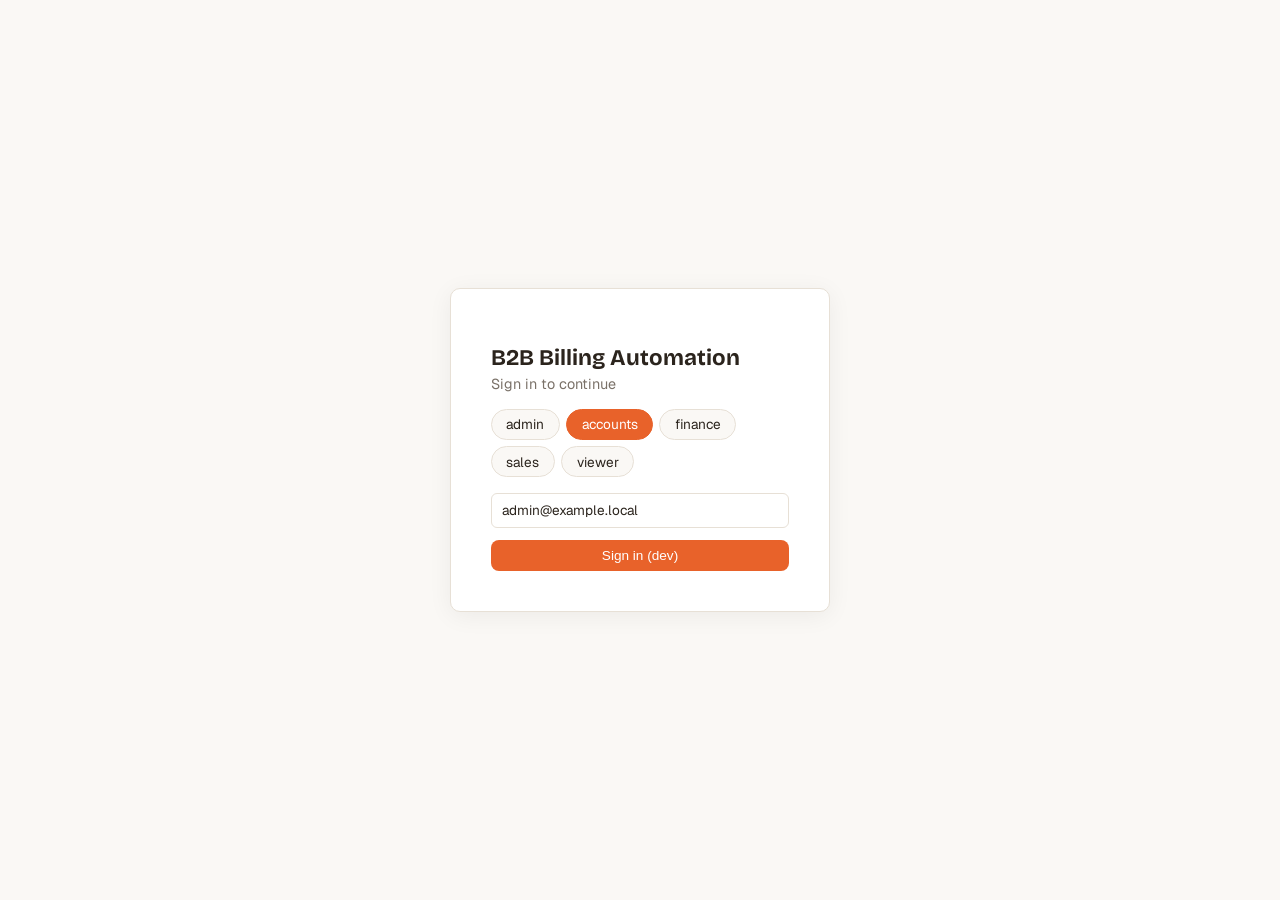
==== frontend/index.html @ d2a3d164 "Build B2B billing automation platform: engine, CSV parser, offline OCR extraction, API, and SPA fron" ====
<!doctype html>
<html lang="en">
<head>
  <meta charset="utf-8" />
  <meta name="viewport" content="width=device-width, initial-scale=1" />
  <title>B2B Billing Automation Platform</title>
  <link rel="preconnect" href="https://fonts.googleapis.com">
  <link href="https://fonts.googleapis.com/css2?family=Bricolage+Grotesque:wght@600;700&family=Geist:wght@400;500;600&family=Geist+Mono:wght@400;500&display=swap" rel="stylesheet">
  <link rel="stylesheet" href="https://cdnjs.cloudflare.com/ajax/libs/font-awesome/6.5.1/css/all.min.css">
  <link rel="stylesheet" href="css/styles.css" />
</head>
<body>
  <div id="login-screen"></div>
  <div id="app" style="display:none;">
    <aside id="sidebar"></aside>
    <div id="main">
      <div id="topbar"></div>
      <div id="content"></div>
    </div>
  </div>

  <script src="js/api.js"></script>
  <script src="js/app.js"></script>
</body>
</html>
---- frontend/css/styles.css ----
:root {
  --cream: #faf8f5;
  --orange: #e8622a;
  --orange-dark: #c94f1e;
  --teal: #1a8a7a;
  --ink: #2b241d;
  --muted: #7a7168;
  --border: #e7e0d6;
  --card: #ffffff;
  --danger: #c0392b;
  --warn: #d99a2b;
  --ok: #1a8a7a;
  --radius: 10px;
}

* { box-sizing: border-box; }

body {
  margin: 0;
  background: var(--cream);
  color: var(--ink);
  font-family: 'Geist', -apple-system, BlinkMacSystemFont, 'Segoe UI', sans-serif;
}

h1, h2, h3, .brand {
  font-family: 'Bricolage Grotesque', 'Geist', sans-serif;
}

code, .mono, .amount { font-family: 'Geist Mono', 'Courier New', monospace; }

#app { display: flex; min-height: 100vh; }

/* ---------- Login screen ---------- */
#login-screen {
  display: flex; align-items: center; justify-content: center; min-height: 100vh; width: 100%;
}
.login-card {
  background: var(--card); border: 1px solid var(--border); border-radius: var(--radius);
  padding: 2.5rem; width: 380px; box-shadow: 0 4px 24px rgba(0,0,0,0.06);
}
.login-card h1 { font-size: 1.4rem; margin-bottom: 0.25rem; }
.login-card p { color: var(--muted); font-size: 0.9rem; margin-top: 0; }
.role-pills { display: flex; flex-wrap: wrap; gap: 0.4rem; margin: 1rem 0; }
.pill {
  border: 1px solid var(--border); background: var(--cream); border-radius: 999px;
  padding: 0.35rem 0.9rem; cursor: pointer; font-size: 0.85rem;
}
.pill.active { background: var(--orange); color: white; border-color: var(--orange); }

/* ---------- Sidebar ---------- */
#sidebar {
  width: 220px; background: var(--card); border-right: 1px solid var(--border);
  display: flex; flex-direction: column; padding: 1.2rem 0.8rem; flex-shrink: 0;
}
#sidebar .brand { font-size: 1.15rem; font-weight: 700; padding: 0 0.6rem 1rem; color: var(--orange-dark); }
#sidebar nav { display: flex; flex-direction: column; gap: 0.15rem; flex: 1; }
#sidebar nav a {
  color: var(--ink); text-decoration: none; padding: 0.55rem 0.7rem; border-radius: 8px; font-size: 0.9rem;
  display: flex; align-items: center; gap: 0.6rem;
}
#sidebar nav a:hover { background: var(--cream); }
#sidebar nav a.active { background: var(--orange); color: white; }
#sidebar .user-box { border-top: 1px solid var(--border); padding-top: 0.8rem; font-size: 0.8rem; color: var(--muted); }

/* ---------- Main ---------- */
#main { flex: 1; display: flex; flex-direction: column; min-width: 0; }
#topbar {
  display: flex; align-items: center; justify-content: space-between; padding: 0.8rem 1.5rem;
  border-bottom: 1px solid var(--border); background: var(--card);
}
#topbar h2 { margin: 0; font-size: 1.1rem; }
#content { padding: 1.5rem; overflow: auto; flex: 1; }

.bell { position: relative; cursor: pointer; font-size: 1.1rem; }
.bell .count {
  position: absolute; top: -6px; right: -8px; background: var(--danger); color: white; border-radius: 999px;
  font-size: 0.65rem; padding: 1px 5px;
}

/* ---------- Cards / grid ---------- */
.stat-grid { display: grid; grid-template-columns: repeat(auto-fit, minmax(160px, 1fr)); gap: 1rem; margin-bottom: 1.5rem; }
.stat-card { background: var(--card); border: 1px solid var(--border); border-radius: var(--radius); padding: 1rem; }
.stat-card .value { font-size: 1.6rem; font-weight: 700; color: var(--orange-dark); }
.stat-card .label { color: var(--muted); font-size: 0.8rem; }

.card { background: var(--card); border: 1px solid var(--border); border-radius: var(--radius); padding: 1.2rem; margin-bottom: 1.2rem; }
.card h3 { margin-top: 0; }

.actions-row { display: flex; gap: 0.6rem; flex-wrap: wrap; margin-bottom: 1rem; }

/* ---------- Buttons ---------- */
button, .btn {
  background: var(--orange); color: white; border: none; border-radius: 8px; padding: 0.5rem 1rem;
  cursor: pointer; font-size: 0.85rem; text-decoration: none; display: inline-flex; align-items: center; gap: 0.4rem;
}
button:hover, .btn:hover { background: var(--orange-dark); }
button.secondary, .btn.secondary { background: var(--teal); }
button.secondary:hover { background: #146b5f; }
button.ghost, .btn.ghost { background: transparent; color: var(--ink); border: 1px solid var(--border); }
button.danger { background: var(--danger); }
button:disabled { opacity: 0.5; cursor: not-allowed; }

input, select, textarea {
  border: 1px solid var(--border); border-radius: 6px; padding: 0.45rem 0.6rem; font-size: 0.85rem;
  font-family: inherit; background: white; color: var(--ink);
}

/* ---------- Tables ---------- */
.table-wrap { overflow-x: auto; }
table { width: 100%; border-collapse: collapse; font-size: 0.85rem; }
th, td { text-align: left; padding: 0.55rem 0.7rem; border-bottom: 1px solid var(--border); white-space: nowrap; }
th { color: var(--muted); font-weight: 600; font-size: 0.75rem; text-transform: uppercase; }
tr:hover td { background: var(--cream); }

.badge { padding: 0.15rem 0.55rem; border-radius: 999px; font-size: 0.72rem; font-weight: 600; }
.badge.locked { background: #dff3ef; color: var(--teal); }
.badge.draft { background: #fdeee6; color: var(--orange-dark); }
.badge.none { background: #f0ede8; color: var(--muted); }
.badge.pushed { background: #dff3ef; color: var(--teal); }

.alert-bar { border-radius: var(--radius); padding: 0.8rem 1rem; margin-bottom: 1rem; font-size: 0.85rem; }
.alert-bar.danger { background: #fbe4e0; color: var(--danger); }
.alert-bar.warn { background: #fbf0dc; color: #93670f; }

.toast {
  position: fixed; bottom: 1.2rem; right: 1.2rem; background: var(--ink); color: white; padding: 0.7rem 1.1rem;
  border-radius: 8px; font-size: 0.85rem; z-index: 999; max-width: 360px;
}
.toast.error { background: var(--danger); }

.muted { color: var(--muted); }
.right { text-align: right; }
.flex-between { display: flex; justify-content: space-between; align-items: center; }
.rule-row { display: flex; gap: 0.4rem; flex-wrap: wrap; align-items: center; border: 1px solid var(--border); border-radius: 8px; padding: 0.5rem; margin-bottom: 0.5rem; }
.rule-row select, .rule-row input { width: auto; }
.confidence-low { color: var(--danger); font-weight: 600; }
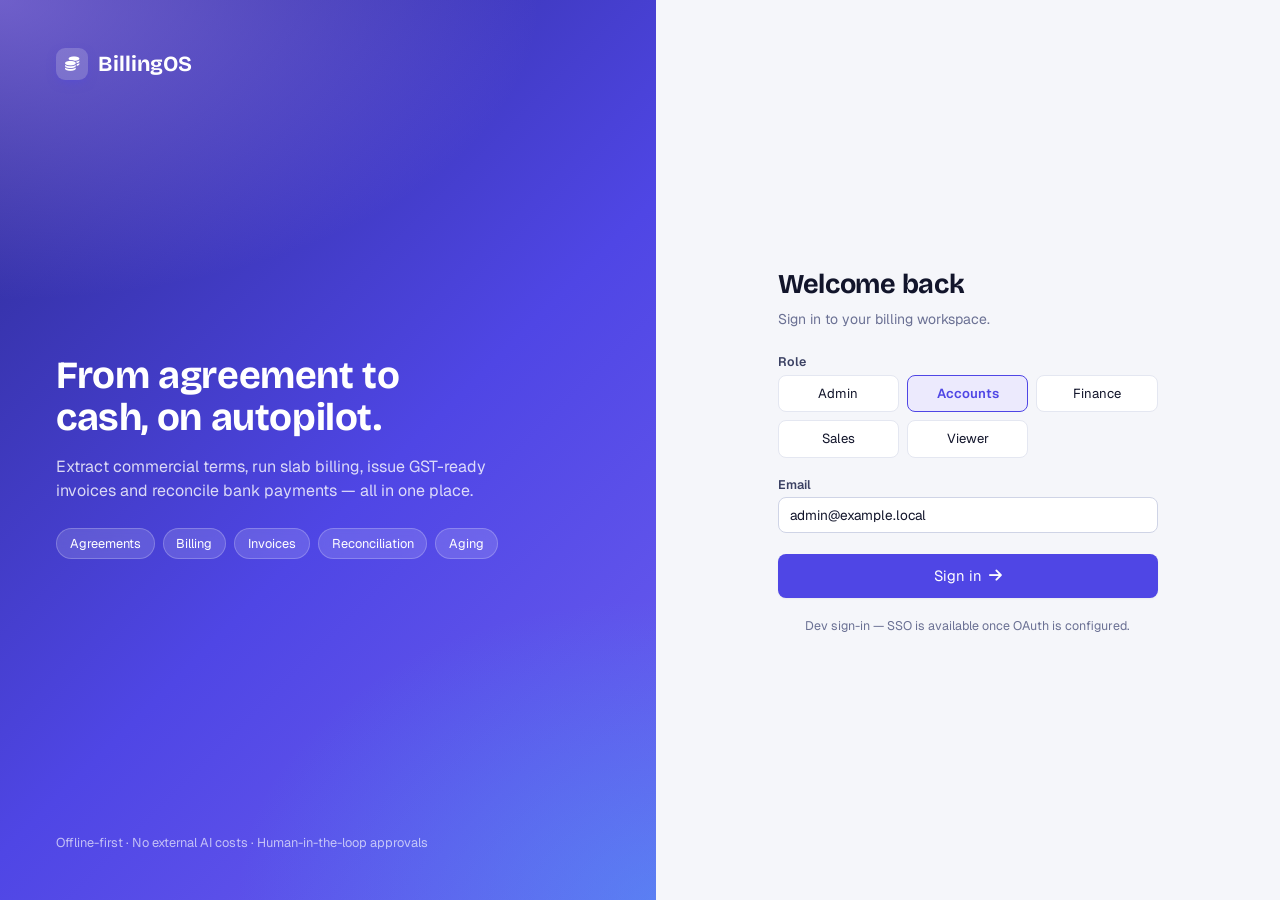
==== commit a8068b2f: "Redesign frontend UI/UX: new design system, grouped sidebar, split login, dark mode, responsive shel" ====
--- a/frontend/index.html
+++ b/frontend/index.html
@@ -3,14 +3,17 @@
 <head>
   <meta charset="utf-8" />
   <meta name="viewport" content="width=device-width, initial-scale=1" />
-  <title>B2B Billing Automation Platform</title>
+  <title>BillingOS — B2B Billing Automation</title>
   <link rel="preconnect" href="https://fonts.googleapis.com">
   <link href="https://fonts.googleapis.com/css2?family=Bricolage+Grotesque:wght@600;700&family=Geist:wght@400;500;600&family=Geist+Mono:wght@400;500&display=swap" rel="stylesheet">
   <link rel="stylesheet" href="https://cdnjs.cloudflare.com/ajax/libs/font-awesome/6.5.1/css/all.min.css">
   <link rel="stylesheet" href="css/styles.css" />
 </head>
 <body>
+  <script>try{var t=localStorage.getItem("theme")||(matchMedia("(prefers-color-scheme: dark)").matches?"dark":"light");document.documentElement.dataset.theme=t}catch(e){}</script>
   <div id="login-screen"></div>
+  <div class="scrim" onclick="document.body.classList.remove('nav-open')"></div>
+  <div id="toasts" aria-live="polite"></div>
   <div id="app" style="display:none;">
     <aside id="sidebar"></aside>
     <div id="main">
--- a/frontend/css/styles.css
+++ b/frontend/css/styles.css
@@ -1,136 +1,352 @@
+/* ==========================================================================
+   BillingOS — design system
+   Tokens → base → shell → components → pages. Light + dark via [data-theme].
+   ========================================================================== */
+
 :root {
-  --cream: #faf8f5;
-  --orange: #e8622a;
-  --orange-dark: #c94f1e;
-  --teal: #1a8a7a;
-  --ink: #2b241d;
-  --muted: #7a7168;
-  --border: #e7e0d6;
-  --card: #ffffff;
-  --danger: #c0392b;
-  --warn: #d99a2b;
-  --ok: #1a8a7a;
-  --radius: 10px;
-}
-
+  --bg: #f5f6fa;
+  --surface: #ffffff;
+  --surface-2: #f8f9fc;
+  --surface-hover: #f1f3f9;
+  --ink: #12152b;
+  --ink-2: #3b4163;
+  --muted: #6b7194;
+  --border: #e4e7f1;
+  --border-strong: #cfd4e6;
+
+  --primary: #4f46e5;
+  --primary-hover: #4338ca;
+  --primary-soft: #eceafd;
+  --primary-ink: #ffffff;
+
+  --ok: #0f9d77;       --ok-soft: #e0f6ee;
+  --warn: #b7791f;     --warn-soft: #fdf2d9;
+  --danger: #d03a52;   --danger-soft: #fde7ea;
+  --info: #2b6cd9;     --info-soft: #e4eefd;
+
+  --radius-sm: 8px;
+  --radius: 12px;
+  --radius-lg: 16px;
+  --shadow-sm: 0 1px 2px rgba(18, 21, 43, .05);
+  --shadow: 0 1px 3px rgba(18, 21, 43, .06), 0 8px 24px -12px rgba(18, 21, 43, .12);
+  --shadow-lg: 0 24px 60px -20px rgba(18, 21, 43, .35);
+  --ring: 0 0 0 3px rgba(79, 70, 229, .22);
+
+  --sidebar-w: 248px;
+
+  /* legacy aliases used by inline styles in app.js */
+  --cream: var(--bg);
+  --orange: var(--primary);
+  --orange-dark: var(--primary-hover);
+  --teal: var(--ok);
+  --card: var(--surface);
+}
+
+:root[data-theme="dark"] {
+  --bg: #0d0f1c;
+  --surface: #151829;
+  --surface-2: #1a1e33;
+  --surface-hover: #1f2440;
+  --ink: #eceefb;
+  --ink-2: #c3c8e6;
+  --muted: #8b92b8;
+  --border: #262b47;
+  --border-strong: #353b5e;
+
+  --primary: #7c78ff;
+  --primary-hover: #938fff;
+  --primary-soft: #232552;
+  --primary-ink: #0d0f1c;
+
+  --ok: #3ddba5;       --ok-soft: #12332b;
+  --warn: #f0b955;     --warn-soft: #3a2f14;
+  --danger: #ff7a8f;   --danger-soft: #3d1b24;
+  --info: #7aa7ff;     --info-soft: #172c52;
+
+  --shadow-sm: none;
+  --shadow: 0 1px 0 rgba(255,255,255,.02) inset, 0 8px 24px -12px rgba(0,0,0,.6);
+  --shadow-lg: 0 24px 60px -20px rgba(0,0,0,.8);
+  --ring: 0 0 0 3px rgba(124, 120, 255, .35);
+}
+
+/* ---------- Base ---------- */
 * { box-sizing: border-box; }
+html { color-scheme: light; }
+html[data-theme="dark"] { color-scheme: dark; }
 
 body {
   margin: 0;
-  background: var(--cream);
+  background: var(--bg);
   color: var(--ink);
   font-family: 'Geist', -apple-system, BlinkMacSystemFont, 'Segoe UI', sans-serif;
-}
-
-h1, h2, h3, .brand {
-  font-family: 'Bricolage Grotesque', 'Geist', sans-serif;
-}
-
-code, .mono, .amount { font-family: 'Geist Mono', 'Courier New', monospace; }
-
+  font-size: 14px;
+  line-height: 1.5;
+  -webkit-font-smoothing: antialiased;
+}
+h1, h2, h3, h4 { font-family: 'Bricolage Grotesque', 'Geist', sans-serif; letter-spacing: -0.01em; margin: 0 0 .5rem; }
+a { color: var(--primary); }
+code, .mono, .amount { font-family: 'Geist Mono', ui-monospace, 'Courier New', monospace; font-variant-numeric: tabular-nums; }
+.amount { font-size: .82rem; }
+:focus-visible { outline: none; box-shadow: var(--ring); border-radius: 6px; }
+::selection { background: var(--primary-soft); }
+
+/* ---------- Login ---------- */
+#login-screen { min-height: 100vh; width: 100%; }
+.login-wrap { display: grid; grid-template-columns: 1.05fr 1fr; min-height: 100vh; width: 100%; }
+.login-hero {
+  position: relative; overflow: hidden; color: #fff; padding: 3rem 3.5rem;
+  display: flex; flex-direction: column; justify-content: space-between;
+  background:
+    radial-gradient(900px 500px at 0% 0%, rgba(167, 139, 250, .55), transparent 60%),
+    radial-gradient(700px 500px at 100% 100%, rgba(56, 189, 248, .35), transparent 60%),
+    linear-gradient(135deg, #2b2a8f 0%, #4f46e5 55%, #6d5ef0 100%);
+}
+.login-hero .brand-lg { display: flex; align-items: center; gap: .6rem; font-family: 'Bricolage Grotesque', sans-serif; font-size: 1.35rem; font-weight: 700; }
+.login-hero .logo-mark { background: rgba(255,255,255,.18); }
+.login-hero h2 { font-size: 2.4rem; line-height: 1.1; max-width: 15ch; margin-bottom: 1rem; }
+.login-hero p { color: rgba(255,255,255,.8); max-width: 44ch; font-size: 1rem; }
+.hero-steps { display: flex; flex-wrap: wrap; gap: .5rem; margin-top: 1.6rem; }
+.hero-steps span {
+  background: rgba(255,255,255,.14); border: 1px solid rgba(255,255,255,.22); backdrop-filter: blur(6px);
+  padding: .3rem .8rem; border-radius: 999px; font-size: .8rem;
+}
+.hero-foot { font-size: .8rem; color: rgba(255,255,255,.65); }
+.login-side { display: flex; align-items: center; justify-content: center; padding: 2rem; background: var(--bg); }
+.login-card { width: 100%; max-width: 380px; }
+.login-card h1 { font-size: 1.7rem; margin-bottom: .25rem; }
+.login-card > p { color: var(--muted); margin: 0 0 1.4rem; }
+.login-card label { display: block; font-size: .78rem; font-weight: 600; color: var(--ink-2); margin: 1.1rem 0 .45rem; }
+.login-card input { width: 100%; }
+.login-card .btn-lg { width: 100%; justify-content: center; margin-top: 1.3rem; padding: .7rem 1rem; font-size: .92rem; }
+.login-note { margin-top: 1.2rem; font-size: .78rem; color: var(--muted); text-align: center; }
+
+.role-pills { display: grid; grid-template-columns: repeat(auto-fill, minmax(104px, 1fr)); gap: .5rem; }
+.pill {
+  border: 1px solid var(--border); background: var(--surface); border-radius: var(--radius-sm);
+  padding: .5rem .6rem; cursor: pointer; font-size: .82rem; text-align: center; text-transform: capitalize;
+  transition: border-color .15s, background .15s, color .15s;
+}
+.pill:hover { border-color: var(--border-strong); }
+.pill.active { background: var(--primary-soft); color: var(--primary); border-color: var(--primary); font-weight: 600; }
+
+/* ---------- Shell ---------- */
 #app { display: flex; min-height: 100vh; }
-
-/* ---------- Login screen ---------- */
-#login-screen {
-  display: flex; align-items: center; justify-content: center; min-height: 100vh; width: 100%;
-}
-.login-card {
-  background: var(--card); border: 1px solid var(--border); border-radius: var(--radius);
-  padding: 2.5rem; width: 380px; box-shadow: 0 4px 24px rgba(0,0,0,0.06);
-}
-.login-card h1 { font-size: 1.4rem; margin-bottom: 0.25rem; }
-.login-card p { color: var(--muted); font-size: 0.9rem; margin-top: 0; }
-.role-pills { display: flex; flex-wrap: wrap; gap: 0.4rem; margin: 1rem 0; }
-.pill {
-  border: 1px solid var(--border); background: var(--cream); border-radius: 999px;
-  padding: 0.35rem 0.9rem; cursor: pointer; font-size: 0.85rem;
-}
-.pill.active { background: var(--orange); color: white; border-color: var(--orange); }
-
-/* ---------- Sidebar ---------- */
 #sidebar {
-  width: 220px; background: var(--card); border-right: 1px solid var(--border);
-  display: flex; flex-direction: column; padding: 1.2rem 0.8rem; flex-shrink: 0;
-}
-#sidebar .brand { font-size: 1.15rem; font-weight: 700; padding: 0 0.6rem 1rem; color: var(--orange-dark); }
-#sidebar nav { display: flex; flex-direction: column; gap: 0.15rem; flex: 1; }
+  width: var(--sidebar-w); flex-shrink: 0; background: var(--surface); border-right: 1px solid var(--border);
+  display: flex; flex-direction: column; padding: 1.1rem .8rem; position: sticky; top: 0; height: 100vh; overflow: hidden;
+  z-index: 40; transition: transform .25s ease;
+}
+.logo-mark {
+  width: 32px; height: 32px; border-radius: 9px; display: grid; place-items: center; flex-shrink: 0;
+  background: linear-gradient(135deg, #4f46e5, #8b7bff); color: #fff; font-size: .9rem;
+  box-shadow: 0 4px 12px -4px rgba(79, 70, 229, .6);
+}
+#sidebar .brand { display: flex; align-items: center; gap: .6rem; font-size: 1.1rem; font-weight: 700; padding: .2rem .5rem 1.1rem; color: var(--ink); }
+#sidebar nav { flex: 1; min-height: 0; overflow-y: auto; display: flex; flex-direction: column; gap: .1rem; scrollbar-width: thin; }
+.nav-group { font-size: .68rem; font-weight: 600; letter-spacing: .08em; text-transform: uppercase; color: var(--muted); padding: .8rem .7rem .3rem; }
 #sidebar nav a {
-  color: var(--ink); text-decoration: none; padding: 0.55rem 0.7rem; border-radius: 8px; font-size: 0.9rem;
-  display: flex; align-items: center; gap: 0.6rem;
-}
-#sidebar nav a:hover { background: var(--cream); }
-#sidebar nav a.active { background: var(--orange); color: white; }
-#sidebar .user-box { border-top: 1px solid var(--border); padding-top: 0.8rem; font-size: 0.8rem; color: var(--muted); }
-
-/* ---------- Main ---------- */
+  color: var(--ink-2); text-decoration: none; padding: .5rem .7rem; border-radius: var(--radius-sm);
+  font-size: .88rem; font-weight: 500; display: flex; align-items: center; gap: .7rem; position: relative;
+  transition: background .15s, color .15s;
+}
+#sidebar nav a i { width: 18px; text-align: center; color: var(--muted); font-size: .88rem; transition: color .15s; }
+#sidebar nav a:hover { background: var(--surface-hover); color: var(--ink); }
+#sidebar nav a.active { background: var(--primary-soft); color: var(--primary); font-weight: 600; }
+#sidebar nav a.active i { color: var(--primary); }
+#sidebar nav a.active::before {
+  content: ''; position: absolute; left: -.8rem; top: 20%; bottom: 20%; width: 3px; border-radius: 0 3px 3px 0; background: var(--primary);
+}
+.user-box {
+  flex-shrink: 0; margin-top: .8rem; padding: .7rem; border: 1px solid var(--border); border-radius: var(--radius);
+  background: var(--surface-2); display: flex; align-items: center; gap: .65rem;
+}
+.avatar {
+  width: 34px; height: 34px; border-radius: 50%; display: grid; place-items: center; flex-shrink: 0;
+  background: var(--primary-soft); color: var(--primary); font-weight: 700; font-size: .85rem; text-transform: uppercase;
+}
+.user-meta { min-width: 0; flex: 1; line-height: 1.25; }
+.user-meta .email { font-size: .78rem; font-weight: 600; white-space: nowrap; overflow: hidden; text-overflow: ellipsis; }
+.user-meta .role { font-size: .72rem; color: var(--muted); text-transform: capitalize; }
+.icon-btn {
+  background: transparent; color: var(--muted); border: 1px solid transparent; width: 34px; height: 34px; padding: 0;
+  border-radius: var(--radius-sm); display: grid; place-items: center; cursor: pointer; font-size: .95rem;
+}
+.icon-btn:hover { background: var(--surface-hover); color: var(--ink); }
+
 #main { flex: 1; display: flex; flex-direction: column; min-width: 0; }
 #topbar {
-  display: flex; align-items: center; justify-content: space-between; padding: 0.8rem 1.5rem;
-  border-bottom: 1px solid var(--border); background: var(--card);
-}
-#topbar h2 { margin: 0; font-size: 1.1rem; }
-#content { padding: 1.5rem; overflow: auto; flex: 1; }
-
-.bell { position: relative; cursor: pointer; font-size: 1.1rem; }
+  position: sticky; top: 0; z-index: 30; display: flex; align-items: center; gap: .9rem; padding: .85rem 2rem;
+  background: color-mix(in srgb, var(--bg) 82%, transparent); backdrop-filter: blur(10px);
+  border-bottom: 1px solid var(--border);
+}
+.menu-btn { display: none; }
+.page-title { flex: 1; min-width: 0; }
+.page-title h2 { font-size: 1.25rem; margin: 0; line-height: 1.2; }
+.page-title .sub { font-size: .8rem; color: var(--muted); margin-top: 2px; }
+.topbar-actions { display: flex; align-items: center; gap: .3rem; }
+.bell { position: relative; }
 .bell .count {
-  position: absolute; top: -6px; right: -8px; background: var(--danger); color: white; border-radius: 999px;
-  font-size: 0.65rem; padding: 1px 5px;
-}
-
-/* ---------- Cards / grid ---------- */
-.stat-grid { display: grid; grid-template-columns: repeat(auto-fit, minmax(160px, 1fr)); gap: 1rem; margin-bottom: 1.5rem; }
-.stat-card { background: var(--card); border: 1px solid var(--border); border-radius: var(--radius); padding: 1rem; }
-.stat-card .value { font-size: 1.6rem; font-weight: 700; color: var(--orange-dark); }
-.stat-card .label { color: var(--muted); font-size: 0.8rem; }
-
-.card { background: var(--card); border: 1px solid var(--border); border-radius: var(--radius); padding: 1.2rem; margin-bottom: 1.2rem; }
-.card h3 { margin-top: 0; }
-
-.actions-row { display: flex; gap: 0.6rem; flex-wrap: wrap; margin-bottom: 1rem; }
+  position: absolute; top: 3px; right: 3px; min-width: 16px; height: 16px; padding: 0 4px; border-radius: 999px;
+  background: var(--danger); color: #fff; font-size: .65rem; font-weight: 700; display: none; place-items: center; line-height: 16px; text-align: center;
+}
+#content { padding: 1.6rem 2rem 3rem; max-width: 1400px; width: 100%; margin: 0 auto; animation: fadeUp .25s ease; }
+@keyframes fadeUp { from { opacity: 0; transform: translateY(6px); } to { opacity: 1; transform: none; } }
+.scrim { display: none; }
+
+/* ---------- Cards & stats ---------- */
+.card {
+  background: var(--surface); border: 1px solid var(--border); border-radius: var(--radius-lg);
+  padding: 1.3rem 1.4rem; margin-bottom: 1.2rem; box-shadow: var(--shadow-sm);
+}
+.card h3 { font-size: 1rem; margin: 0 0 .8rem; }
+.card h3 + .muted, .card > p.muted:first-of-type { margin-top: -.4rem; }
+.card.flex-between { padding: 1rem 1.4rem; }
+
+.stat-grid { display: grid; grid-template-columns: repeat(auto-fit, minmax(190px, 1fr)); gap: 1rem; margin-bottom: 1.3rem; }
+.stat-card {
+  background: var(--surface); border: 1px solid var(--border); border-radius: var(--radius-lg); padding: 1.1rem 1.2rem;
+  box-shadow: var(--shadow-sm); position: relative; transition: transform .15s, box-shadow .15s, border-color .15s;
+}
+.stat-card:hover { transform: translateY(-2px); box-shadow: var(--shadow); border-color: var(--border-strong); }
+.stat-card .stat-ico {
+  width: 34px; height: 34px; border-radius: 10px; display: grid; place-items: center; font-size: .9rem; margin-bottom: .8rem;
+  background: var(--primary-soft); color: var(--primary);
+}
+.stat-card:nth-child(2) .stat-ico { background: var(--ok-soft); color: var(--ok); }
+.stat-card:nth-child(3) .stat-ico { background: var(--info-soft); color: var(--info); }
+.stat-card:nth-child(4) .stat-ico { background: var(--warn-soft); color: var(--warn); }
+.stat-card:nth-child(5) .stat-ico { background: var(--danger-soft); color: var(--danger); }
+.stat-card .value { font-family: 'Bricolage Grotesque', sans-serif; font-size: 1.65rem; font-weight: 700; line-height: 1.1; letter-spacing: -0.02em; }
+.stat-card .label { color: var(--muted); font-size: .8rem; margin-top: .25rem; }
+
+.actions-row { display: flex; gap: .6rem; flex-wrap: wrap; align-items: center; margin-bottom: 1.1rem; }
+.flex-between { display: flex; justify-content: space-between; align-items: center; gap: 1rem; }
+.muted { color: var(--muted); }
+.right { text-align: right; }
 
 /* ---------- Buttons ---------- */
 button, .btn {
-  background: var(--orange); color: white; border: none; border-radius: 8px; padding: 0.5rem 1rem;
-  cursor: pointer; font-size: 0.85rem; text-decoration: none; display: inline-flex; align-items: center; gap: 0.4rem;
-}
-button:hover, .btn:hover { background: var(--orange-dark); }
-button.secondary, .btn.secondary { background: var(--teal); }
-button.secondary:hover { background: #146b5f; }
-button.ghost, .btn.ghost { background: transparent; color: var(--ink); border: 1px solid var(--border); }
-button.danger { background: var(--danger); }
-button:disabled { opacity: 0.5; cursor: not-allowed; }
-
+  background: var(--primary); color: var(--primary-ink); border: 1px solid transparent; border-radius: var(--radius-sm);
+  padding: .5rem .95rem; cursor: pointer; font: 600 .84rem/1.2 inherit; font-family: inherit; text-decoration: none;
+  display: inline-flex; align-items: center; gap: .45rem; box-shadow: var(--shadow-sm);
+  transition: background .15s, transform .08s, border-color .15s, box-shadow .15s;
+}
+button:hover, .btn:hover { background: var(--primary-hover); }
+button:active, .btn:active { transform: translateY(1px); }
+button.secondary, .btn.secondary { background: var(--ok-soft); color: var(--ok); border-color: transparent; box-shadow: none; }
+button.secondary:hover, .btn.secondary:hover { background: color-mix(in srgb, var(--ok) 22%, var(--surface)); }
+button.ghost, .btn.ghost { background: var(--surface); color: var(--ink-2); border-color: var(--border); box-shadow: var(--shadow-sm); }
+button.ghost:hover, .btn.ghost:hover { background: var(--surface-hover); border-color: var(--border-strong); color: var(--ink); }
+button.danger { background: var(--danger); color: #fff; }
+button.danger:hover { background: color-mix(in srgb, var(--danger) 85%, #000); }
+button:disabled { opacity: .5; cursor: not-allowed; transform: none; }
+td button, td .btn { padding: .3rem .65rem; font-size: .78rem; }
+label.btn { user-select: none; }
+
+/* ---------- Forms ---------- */
 input, select, textarea {
-  border: 1px solid var(--border); border-radius: 6px; padding: 0.45rem 0.6rem; font-size: 0.85rem;
-  font-family: inherit; background: white; color: var(--ink);
-}
+  border: 1px solid var(--border-strong); border-radius: var(--radius-sm); padding: .5rem .7rem; font-size: .85rem;
+  font-family: inherit; background: var(--surface); color: var(--ink); min-height: 36px;
+  transition: border-color .15s, box-shadow .15s;
+}
+input::placeholder, textarea::placeholder { color: var(--muted); opacity: .8; }
+input:hover, select:hover, textarea:hover { border-color: var(--muted); }
+input:focus, select:focus, textarea:focus { outline: none; border-color: var(--primary); box-shadow: var(--ring); }
+input[type="file"] { padding: .3rem .5rem; }
+input[type="file"]::file-selector-button {
+  background: var(--primary-soft); color: var(--primary); border: 0; border-radius: 6px; padding: .35rem .7rem; margin-right: .7rem;
+  font-weight: 600; cursor: pointer;
+}
+input:disabled { background: var(--surface-2); color: var(--muted); }
+#search { padding-left: 2.1rem; background: var(--surface) url("data:image/svg+xml,%3Csvg xmlns='http://www.w3.org/2000/svg' width='16' height='16' fill='none' stroke='%236b7194' stroke-width='2' stroke-linecap='round'%3E%3Ccircle cx='7' cy='7' r='5'/%3E%3Cpath d='m14 14-3.2-3.2'/%3E%3C/svg%3E") no-repeat .7rem center; }
+
+label:not(.btn) { display: flex; flex-direction: column; gap: .35rem; font-size: .78rem; font-weight: 600; color: var(--ink-2); margin-bottom: .2rem; }
+label:not(.btn) input, label:not(.btn) select { width: 100%; font-weight: 400; }
+label:not(.btn) a { font-weight: 500; margin-left: .3rem; }
+.card > div[style*="grid-template-columns"] { gap: .9rem !important; }
+.card > .actions-row:last-child, .card > div[style*="grid"] + .actions-row { margin-top: 1.2rem; margin-bottom: 0; }
 
 /* ---------- Tables ---------- */
-.table-wrap { overflow-x: auto; }
-table { width: 100%; border-collapse: collapse; font-size: 0.85rem; }
-th, td { text-align: left; padding: 0.55rem 0.7rem; border-bottom: 1px solid var(--border); white-space: nowrap; }
-th { color: var(--muted); font-weight: 600; font-size: 0.75rem; text-transform: uppercase; }
-tr:hover td { background: var(--cream); }
-
-.badge { padding: 0.15rem 0.55rem; border-radius: 999px; font-size: 0.72rem; font-weight: 600; }
-.badge.locked { background: #dff3ef; color: var(--teal); }
-.badge.draft { background: #fdeee6; color: var(--orange-dark); }
-.badge.none { background: #f0ede8; color: var(--muted); }
-.badge.pushed { background: #dff3ef; color: var(--teal); }
-
-.alert-bar { border-radius: var(--radius); padding: 0.8rem 1rem; margin-bottom: 1rem; font-size: 0.85rem; }
-.alert-bar.danger { background: #fbe4e0; color: var(--danger); }
-.alert-bar.warn { background: #fbf0dc; color: #93670f; }
-
+.table-wrap { overflow-x: auto; margin: 0 -.4rem; padding: 0 .4rem; }
+table { width: 100%; border-collapse: separate; border-spacing: 0; font-size: .85rem; }
+th, td { text-align: left; padding: .7rem .8rem; border-bottom: 1px solid var(--border); white-space: nowrap; vertical-align: middle; }
+th {
+  color: var(--muted); font-weight: 600; font-size: .7rem; text-transform: uppercase; letter-spacing: .06em;
+  background: var(--surface-2); position: sticky; top: 0;
+}
+th:first-child { border-top-left-radius: var(--radius-sm); } th:last-child { border-top-right-radius: var(--radius-sm); }
+tbody tr { transition: background .12s; }
+tbody tr:hover td { background: var(--surface-2); }
+tbody tr:last-child td { border-bottom: 0; }
+td.muted[colspan] { text-align: center; padding: 2.4rem 1rem; font-size: .88rem; }
+td i.fa-solid[class*="edit-"], td i.fa-solid[class*="del-"], td i.fa-solid[class*="statement-"], td i.fa-solid[class*="zoho-"], td i.rm-rule {
+  width: 28px; height: 28px; display: inline-grid !important; place-items: center; border-radius: 7px; margin: 0 .1rem 0 0 !important;
+  color: var(--muted); transition: background .12s, color .12s;
+}
+td i[class*="edit-"]:hover, td i[class*="statement-"]:hover, td i[class*="zoho-"]:hover { background: var(--primary-soft); color: var(--primary) !important; }
+td i[class*="del-"]:hover { background: var(--danger-soft); }
+td i[class*="del-"] { color: var(--danger) !important; }
+
+/* ---------- Badges & alerts ---------- */
+.badge {
+  display: inline-flex; align-items: center; gap: .35rem; padding: .18rem .6rem; border-radius: 999px;
+  font-size: .72rem; font-weight: 600; text-transform: capitalize; background: var(--surface-hover); color: var(--muted);
+}
+.badge::before { content: ''; width: 6px; height: 6px; border-radius: 50%; background: currentColor; }
+.badge.locked, .badge.pushed, .badge.paid, .badge.issued, .badge.completed, .badge.matched, .badge.confirmed, .badge.success { background: var(--ok-soft); color: var(--ok); }
+.badge.draft, .badge.pending, .badge.partial, .badge.review { background: var(--warn-soft); color: var(--warn); }
+.badge.disputed, .badge.overdue, .badge.failed { background: var(--danger-soft); color: var(--danger); }
+.badge.sent { background: var(--info-soft); color: var(--info); }
+.badge.none { background: var(--surface-hover); color: var(--muted); }
+
+.alert-bar {
+  border-radius: var(--radius); padding: .75rem 1rem; margin-bottom: .8rem; font-size: .85rem; font-weight: 500;
+  display: flex; align-items: center; gap: .6rem; border: 1px solid transparent;
+}
+.alert-bar.danger { background: var(--danger-soft); color: var(--danger); border-color: color-mix(in srgb, var(--danger) 25%, transparent); }
+.alert-bar.warn { background: var(--warn-soft); color: var(--warn); border-color: color-mix(in srgb, var(--warn) 25%, transparent); }
+
+/* ---------- Toasts ---------- */
+#toasts { position: fixed; bottom: 1.2rem; right: 1.2rem; display: flex; flex-direction: column; gap: .5rem; z-index: 999; }
 .toast {
-  position: fixed; bottom: 1.2rem; right: 1.2rem; background: var(--ink); color: white; padding: 0.7rem 1.1rem;
-  border-radius: 8px; font-size: 0.85rem; z-index: 999; max-width: 360px;
-}
-.toast.error { background: var(--danger); }
-
-.muted { color: var(--muted); }
-.right { text-align: right; }
-.flex-between { display: flex; justify-content: space-between; align-items: center; }
-.rule-row { display: flex; gap: 0.4rem; flex-wrap: wrap; align-items: center; border: 1px solid var(--border); border-radius: 8px; padding: 0.5rem; margin-bottom: 0.5rem; }
+  display: flex; align-items: center; gap: .65rem; background: var(--ink); color: var(--bg); padding: .75rem 1rem;
+  border-radius: var(--radius); font-size: .85rem; max-width: 380px; box-shadow: var(--shadow-lg); animation: toastIn .25s ease;
+}
+.toast i { color: #5eead4; } .toast.error i { color: #ff8da1; }
+@keyframes toastIn { from { opacity: 0; transform: translateY(10px) scale(.98); } to { opacity: 1; transform: none; } }
+
+/* ---------- Skeleton / loading ---------- */
+.skeleton { border-radius: var(--radius); background: linear-gradient(90deg, var(--surface-hover) 25%, var(--surface-2) 50%, var(--surface-hover) 75%); background-size: 200% 100%; animation: shimmer 1.2s infinite; }
+@keyframes shimmer { to { background-position: -200% 0; } }
+.skeleton-grid { display: grid; grid-template-columns: repeat(auto-fit, minmax(190px, 1fr)); gap: 1rem; margin-bottom: 1.3rem; }
+.skeleton-grid .skeleton { height: 108px; }
+.skeleton.block { height: 220px; }
+
+/* ---------- Page-specific ---------- */
+.rule-row {
+  display: flex; gap: .5rem; flex-wrap: wrap; align-items: center; border: 1px solid var(--border); border-radius: var(--radius);
+  padding: .65rem; margin-bottom: .6rem; background: var(--surface-2);
+}
 .rule-row select, .rule-row input { width: auto; }
 .confidence-low { color: var(--danger); font-weight: 600; }
+.quick-grid { display: grid; grid-template-columns: repeat(auto-fit, minmax(210px, 1fr)); gap: .8rem; }
+.quick-tile {
+  display: flex; align-items: center; gap: .8rem; padding: .9rem 1rem; border: 1px solid var(--border); border-radius: var(--radius);
+  background: var(--surface-2); color: var(--ink); text-decoration: none; transition: border-color .15s, transform .15s, background .15s;
+}
+.quick-tile:hover { border-color: var(--primary); background: var(--primary-soft); transform: translateY(-1px); }
+.quick-tile .qi { width: 36px; height: 36px; border-radius: 10px; display: grid; place-items: center; background: var(--primary-soft); color: var(--primary); }
+.quick-tile b { display: block; font-size: .88rem; } .quick-tile span { font-size: .76rem; color: var(--muted); }
+.card .card { box-shadow: none; background: var(--surface-2); }
+hr { border: 0; border-top: 1px solid var(--border); margin: 1rem 0; }
+
+/* ---------- Responsive ---------- */
+@media (max-width: 960px) {
+  .login-wrap { grid-template-columns: 1fr; } .login-hero { display: none; }
+  #sidebar { position: fixed; left: 0; top: 0; bottom: 0; transform: translateX(-100%); box-shadow: var(--shadow-lg); }
+  body.nav-open #sidebar { transform: none; }
+  body.nav-open .scrim { display: block; position: fixed; inset: 0; background: rgba(8, 10, 25, .5); z-index: 35; }
+  .menu-btn { display: grid; }
+  #topbar { padding: .75rem 1rem; } #content { padding: 1.1rem 1rem 2.5rem; }
+}
+@media (prefers-reduced-motion: reduce) { * { animation: none !important; transition: none !important; } }
